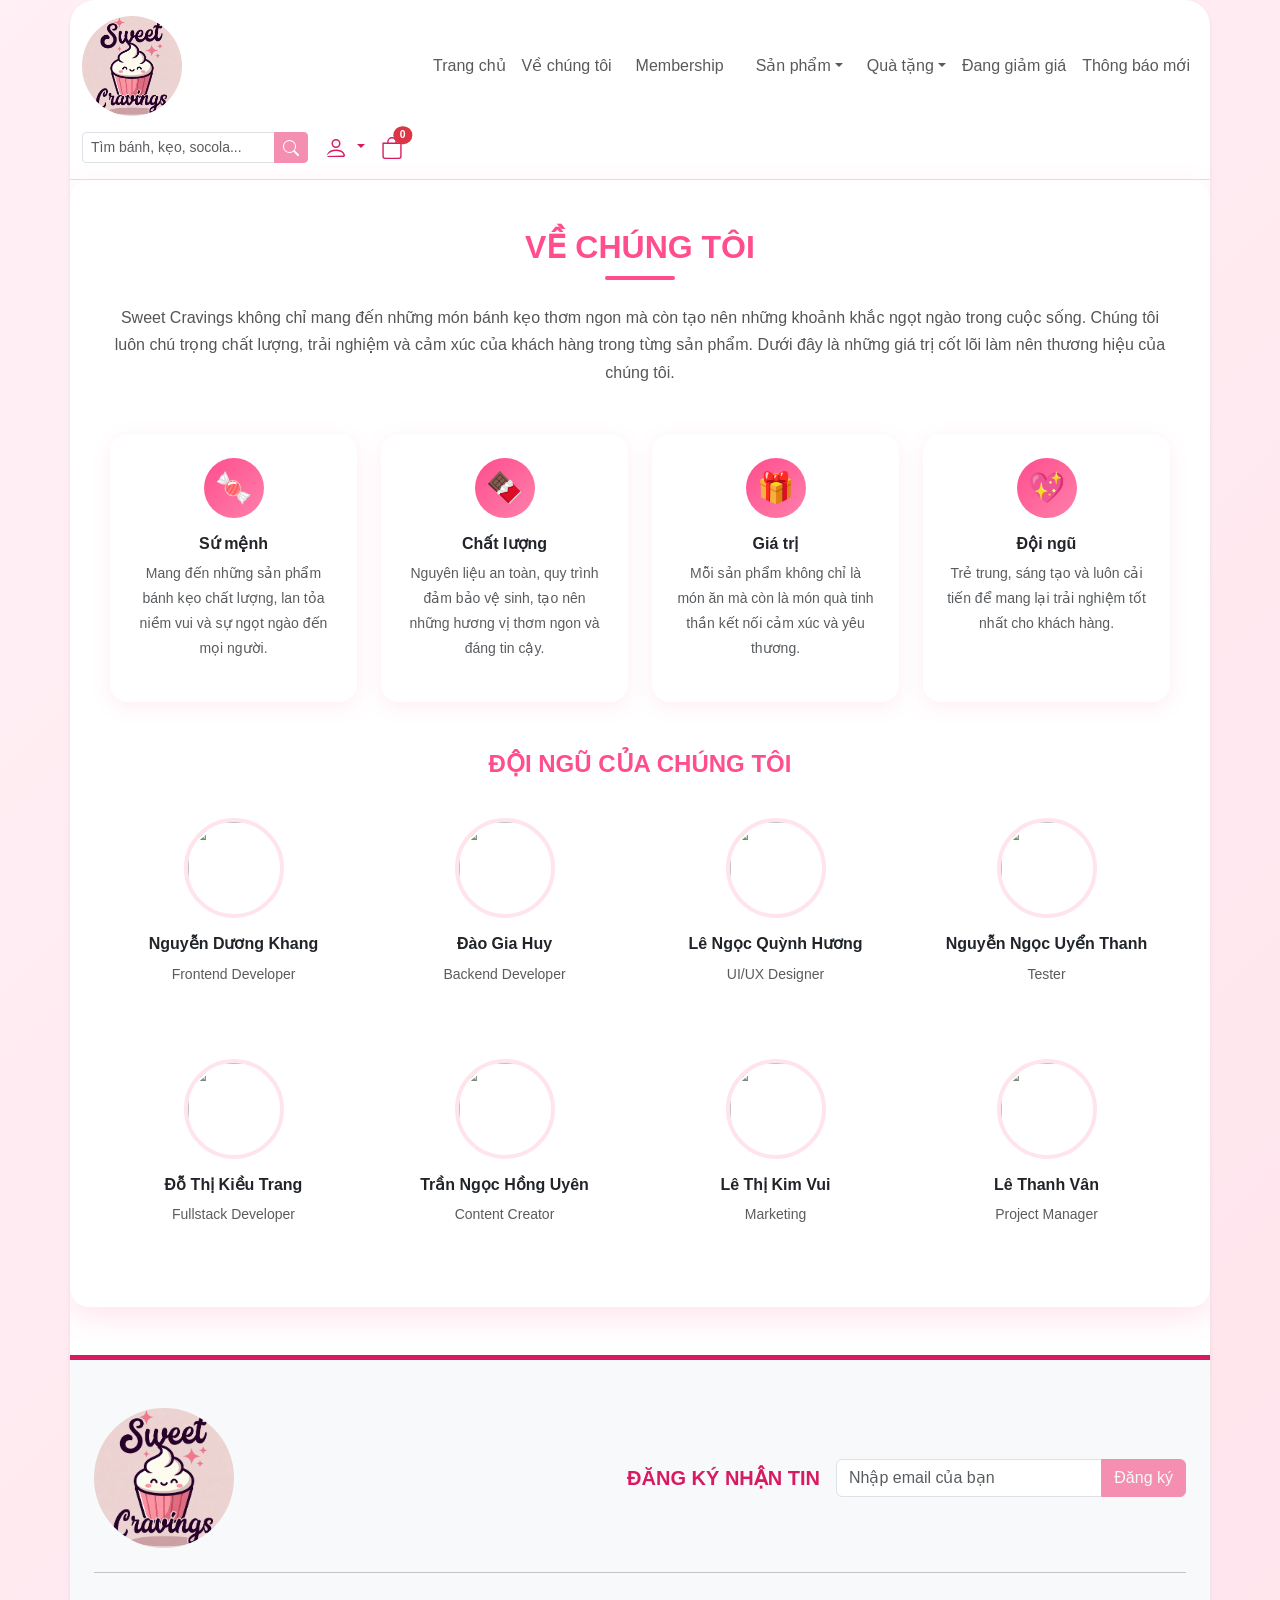
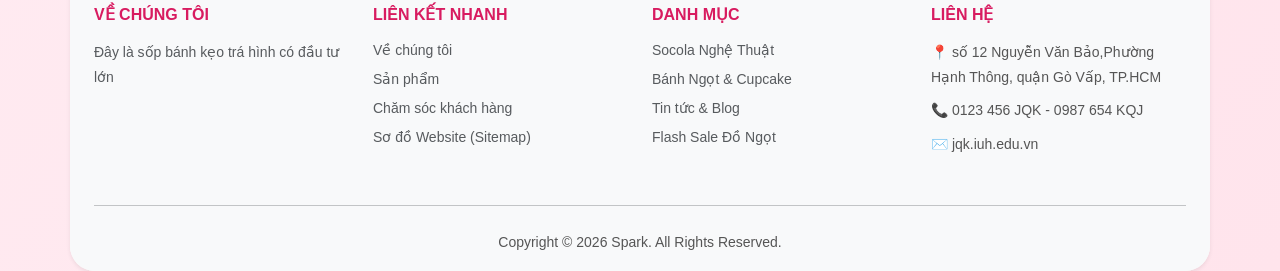
==== html/about.html @ 26131e32 "Ve anh em tui tao" ====
<!doctype html>
<html lang="vn">
  <head>
    <meta charset="UTF-8" />
    <meta name="viewport" content="width=device-width, initial-scale=1.0" />
    <title>Thế Giới Đồ Ngọt Sweet Cravings</title>
    <link href="../css/bootstrap.min.css" rel="stylesheet" />
    <link href="../css/style.css" rel="stylesheet" />
    <script src="../js/bootstrap.bundle.min.js"></script>
  </head>

  <body class="bg-light about-page">
    <div class="container shadow-sm bg-white p-0">

      <header class="py-3 border-bottom">
        <div
          class="container d-flex align-items-center justify-content-between gap-3 flex-wrap"
        >
          <div class="logo">
            <img
              src="../assets/img/logo.jpg"
              alt="Logo"
              class="img-fluid rounded-circle"
              width="100"
            />
          </div>

          <nav class="navbar navbar-expand-lg p-0">
            <button
              class="navbar-toggler"
              type="button"
              data-bs-toggle="collapse"
              data-bs-target="#navbarNavDropdown"
            >
              <span class="navbar-toggler-icon"></span>
            </button>

            <div class="collapse navbar-collapse" id="navbarNavDropdown">
              <ul class="navbar-nav me-auto mb-2 mb-lg-0 fw-medium">
                <li class="nav-item">
                  <a class="nav-link px-2" href="index.html">Trang chủ</a>
                </li>
                <li class="nav-item">
                  <a class="nav-link px-2" href="about.html">Về chúng tôi</a>
                </li>
                <li class="nav-item">
                  <a class="nav-link px-3" href="members-ship.html"
                    >Membership</a
                  >
                </li>
                <li class="nav-item dropdown">
                  <a
                    class="nav-link dropdown-toggle px-3"
                    href="#"
                    data-bs-toggle="dropdown"
                    >Sản phẩm</a
                  >
                  <ul class="dropdown-menu shadow-sm border-0">
                    <li>
                      <a class="dropdown-item" href="products.html#socola"
                        >Socola các loại</a
                      >
                    </li>

                    <li>
                      <a class="dropdown-item" href="products.html#cake"
                        >Bánh ngọt & Capcake</a
                      >
                    </li>
                    <li>
                      <a class="dropdown-item" href="products.html#keo"
                        >Kẹo dẻo & Marshmallow</a
                      >
                    </li>
                  </ul>
                </li>
                <li class="nav-item dropdown">
                  <a
                    class="nav-link dropdown-toggle px-2"
                    href="#"
                    data-bs-toggle="dropdown"
                    >Quà tặng</a
                  >
                  <ul class="dropdown-menu shadow-sm border-0">
                    <li>
                      <a class="dropdown-item" href="products.html"
                        >Hộp quà Socola</a
                      >
                    </li>
                    <li>
                      <a class="dropdown-item" href="products.html"
                        >Giỏ quà Bánh kẹo</a
                      >
                    </li>
                  </ul>
                </li>

                <li class="nav-item">
                  <a class="nav-link px-2" href="index.html">Đang giảm giá</a>
                </li>
                <li class="nav-item">
                  <a class="nav-link px-2" href="news.html">Thông báo mới</a>
                </li>
              </ul>
            </div>
          </nav>

          <div class="d-flex align-items-center gap-3">
            <form id="searchForm" class="d-none d-md-block">
              <div class="input-group">
                <input
                  id="search-inp"
                  type="text"
                  class="form-control form-control-sm"
                  placeholder="Tìm bánh, kẹo, socola..."
                />
                <button class="btn btn-danger btn-sm" type="submit">
                  <svg
                    xmlns="http://www.w3.org/2000/svg"
                    width="16"
                    height="16"
                    fill="currentColor"
                    viewBox="0 0 16 16"
                  >
                    <path
                      d="M11.742 10.344a6.5 6.5 0 1 0-1.397 1.398h-.001q.044.06.098.115l3.85 3.85a1 1 0 0 0 1.415-1.414l-3.85-3.85a1 1 0 0 0-.115-.1zM12 6.5a5.5 5.5 0 1 1-11 0 5.5 5.5 0 0 1 11 0z"
                    />
                  </svg>
                </button>
              </div>
            </form>

            <div class="dropdown">
              <a
                class="text-danger dropdown-toggle text-decoration-none"
                href="#"
                data-bs-toggle="dropdown"
              >
                <svg
                  xmlns="http://www.w3.org/2000/svg"
                  width="24"
                  height="24"
                  fill="currentColor"
                  viewBox="0 0 16 16"
                >
                  <path
                    d="M8 8a3 3 0 1 0 0-6 3 3 0 0 0 0 6m2-3a2 2 0 1 1-4 0 2 2 0 0 1 4 0m4 8c0 1-1 1-1 1H3s-1 0-1-1 1-4 6-4 6 3 6 4m-1-.004c-.001-.246-.154-.986-.832-1.664C11.516 10.68 10.289 10 8 10s-3.516.68-4.832 1.664C2.154 12.333 2.001 13.078 2 13.324z"
                  />
                </svg>
              </a>
              <ul class="dropdown-menu dropdown-menu-end shadow-sm border-0">
                <li>
                  <a class="dropdown-item" href="login.html">Đăng nhập</a>
                </li>
                <li>
                  <a class="dropdown-item" href="register.html">Đăng ký</a>
                </li>
              </ul>
            </div>

            <!--  GIỎ HÀNG -->
            <a
              class="text-danger position-relative text-decoration-none"
              href="cart.html"
            >
              <svg
                xmlns="http://www.w3.org/2000/svg"
                width="22"
                height="22"
                fill="currentColor"
                viewBox="0 0 16 16"
              >
                <path
                  d="M8 1a2.5 2.5 0 0 1 2.5 2.5V4h-5v-.5A2.5 2.5 0 0 1 8 1m3.5 3v-.5a3.5 3.5 0 1 0-7 0V4H1v10a2 2 0 0 0 2 2h10a2 2 0 0 0 2-2V4zM2 5h12v9a1 1 0 0 1-1 1H3a1 1 0 0 1-1-1z"
                />
              </svg>
              <span
                id="cart-count"
                class="position-absolute top-0 start-100 translate-middle badge rounded-pill bg-danger"
                style="font-size: 0.65rem"
                >0</span
              >
            </a>
          </div>
        </div>
      </header>

      <!-- ===== ABOUT ===== -->
      <section class="container py-5 about-section">
        <h2 class="text-center fw-bold mb-4">
          VỀ CHÚNG TÔI
        </h2>

      <p class="text-center mb-5" style="color:#555; line-height:1.7;">
        Sweet Cravings không chỉ mang đến những món bánh kẹo thơm ngon mà còn tạo nên những khoảnh khắc ngọt ngào trong cuộc sống.
        Chúng tôi luôn chú trọng chất lượng, trải nghiệm và cảm xúc của khách hàng trong từng sản phẩm.
        Dưới đây là những giá trị cốt lõi làm nên thương hiệu của chúng tôi.
      </p>

      <div class="row g-4 mb-5">

        <div class="col-md-6 col-lg-3">
          <div class="about-box text-center p-4 h-100">
            <div class="about-icon mb-3">🍬</div>
                <h6 class="fw-bold mb-2">Sứ mệnh</h6>
                <p class="small text-muted">
                    Mang đến những sản phẩm bánh kẹo chất lượng, lan tỏa niềm vui và sự ngọt ngào đến mọi người.
                </p>
          </div>
        </div>

        <div class="col-md-6 col-lg-3">
          <div class="about-box text-center p-4 h-100">
            <div class="about-icon mb-3">🍫</div>
                <h6 class="fw-bold mb-2">Chất lượng</h6>
                <p class="small text-muted">
                    Nguyên liệu an toàn, quy trình đảm bảo vệ sinh, tạo nên những hương vị thơm ngon và đáng tin cậy.
                </p>
          </div>
        </div>

        <div class="col-md-6 col-lg-3">
          <div class="about-box text-center p-4 h-100">
            <div class="about-icon mb-3">🎁</div>
                <h6 class="fw-bold mb-2">Giá trị</h6>
                <p class="small text-muted">
                    Mỗi sản phẩm không chỉ là món ăn mà còn là món quà tinh thần kết nối cảm xúc và yêu thương.
                </p>
            </div>
        </div>

        <div class="col-md-6 col-lg-3">
          <div class="about-box text-center p-4 h-100">
            <div class="about-icon mb-3">💖</div>
                <h6 class="fw-bold mb-2">Đội ngũ</h6>
                <p class="small text-muted">
                    Trẻ trung, sáng tạo và luôn cải tiến để mang lại trải nghiệm tốt nhất cho khách hàng.
                </p>
          </div>
        </div>

      </div>

        <!-- TEAM -->
        <h4 class="text-center fw-bold mb-4">
          ĐỘI NGŨ CỦA CHÚNG TÔI
        </h4>

        <div class="row g-4">

          <!-- MEMBER -->
          <!-- copy 8 cái -->
          <div class="col-md-3 col-6">
            <div class="card text-center border-0 p-3 h-100 team-card">
              <img src="../assets/img/avatar.jpg" class="rounded-circle mx-auto mb-3" width="100" height="100" style="object-fit:cover;" />
              <h6 class="fw-bold">Nguyễn Dương Khang</h6>
              <p class="text-muted small">Frontend Developer</p>
            </div>
          </div>

          <div class="col-md-3 col-6">
            <div class="card text-center border-0 p-3 h-100 team-card">
              <img src="../assets/img/avatar.jpg" class="rounded-circle mx-auto mb-3" width="100" height="100" style="object-fit:cover;" />
              <h6 class="fw-bold">Đào Gia Huy</h6>
              <p class="text-muted small">Backend Developer</p>
            </div>
          </div>

          <div class="col-md-3 col-6">
           <div class="card text-center border-0 p-3 h-100 team-card">
              <img src="../assets/img/avatar.jpg" class="rounded-circle mx-auto mb-3" width="100" height="100" style="object-fit:cover;" />
              <h6 class="fw-bold">Lê Ngọc Quỳnh Hương</h6>
              <p class="text-muted small">UI/UX Designer</p>
            </div>
          </div>

          <div class="col-md-3 col-6">
            <div class="card text-center border-0 p-3 h-100 team-card">
              <img src="../assets/img/avatar.jpg" class="rounded-circle mx-auto mb-3" width="100" height="100" style="object-fit:cover;" />
              <h6 class="fw-bold">Nguyễn Ngọc Uyển Thanh</h6>
              <p class="text-muted small">Tester</p>
            </div>
          </div>

          <div class="col-md-3 col-6">
            <div class="card text-center border-0 p-3 h-100 team-card">
              <img src="../assets/img/avatar.jpg" class="rounded-circle mx-auto mb-3" width="100" height="100" style="object-fit:cover;" />
              <h6 class="fw-bold">Đỗ Thị Kiều Trang</h6>
              <p class="text-muted small">Fullstack Developer</p>
            </div>
          </div>

          <div class="col-md-3 col-6">
            <div class="card text-center border-0 p-3 h-100 team-card">
              <img src="../assets/img/avatar.jpg" class="rounded-circle mx-auto mb-3" width="100" height="100" style="object-fit:cover;" />
              <h6 class="fw-bold">Trần Ngọc Hồng Uyên</h6>
              <p class="text-muted small">Content Creator</p>
            </div>
          </div>

          <div class="col-md-3 col-6">
            <div class="card text-center border-0 p-3 h-100 team-card">
              <img src="../assets/img/avatar.jpg" class="rounded-circle mx-auto mb-3" width="100" height="100" style="object-fit:cover;" />
              <h6 class="fw-bold">Lê Thị Kim Vui</h6>
              <p class="text-muted small">Marketing</p>
            </div>
          </div>

          <div class="col-md-3 col-6">
            <div class="card text-center border-0 p-3 h-100 team-card">
              <img src="../assets/img/avatar.jpg" class="rounded-circle mx-auto mb-3" width="100" height="100" style="object-fit:cover;" />
              <h6 class="fw-bold">Lê Thanh Vân</h6>
              <p class="text-muted small">Project Manager</p>
            </div>
          </div>

        </div>
      </section>
      
      <footer
        class="mt-5 pt-5 pb-3 bg-light"
        style="border-top: solid 5px #d81b60"
      >
        <div class="container px-4">
          <div class="row align-items-center mb-4">
            <div class="col-md-4 text-center text-md-start mb-3 mb-md-0">
              <img
                src="../assets/img/logo.jpg"
                width="140"
                alt="Sweet Cravings Logo"
                class="rounded-circle"
              />
            </div>
            <div class="col-md-8">
              <div
                class="d-flex flex-column flex-md-row align-items-md-center justify-content-md-end gap-3"
              >
                <h5 class="m-0 fw-bold" style="color: #d81b60">
                  ĐĂNG KÝ NHẬN TIN
                </h5>
                <div class="input-group" style="max-width: 350px">
                  <input
                    type="email"
                    class="form-control"
                    placeholder="Nhập email của bạn"
                  />
                  <button class="btn btn-danger text-light">Đăng ký</button>
                </div>
              </div>
            </div>
          </div>

          <hr />

          <div class="row pt-3">
            <div class="col-md-3 mb-4">
              <h6 class="fw-bold mb-3" style="color: #d81b60">VỀ CHÚNG TÔI</h6>
              <p class="small text-muted">
                Đây là sốp bánh kẹo trá hình có đầu tư lớn
              </p>
            </div>

            <div class="col-md-3 mb-4">
              <h6 class="fw-bold mb-3" style="color: #d81b60">
                LIÊN KẾT NHANH
              </h6>
              <ul class="list-unstyled small custom-link-list">
                <li class="mb-2">
                  <a href="about.html" class="text-decoration-none text-muted"
                    >Về chúng tôi</a
                  >
                </li>
                <li class="mb-2">
                  <a
                    href="products.html"
                    class="text-decoration-none text-muted"
                    >Sản phẩm</a
                  >
                </li>
                <li class="mb-2">
                  <a
                    href="info-customer.html"
                    class="text-decoration-none text-muted"
                    >Chăm sóc khách hàng</a
                  >
                </li>
                <li class="mb-2">
                  <a href="sidemap.html" class="text-decoration-none text-muted"
                    >Sơ đồ Website (Sitemap)</a
                  >
                </li>
              </ul>
            </div>

            <div class="col-md-3 mb-4">
              <h6 class="fw-bold mb-3" style="color: #d81b60">DANH MỤC</h6>
              <ul class="list-unstyled small custom-link-list">
                <li class="mb-2">
                  <a
                    href="products.html"
                    class="text-decoration-none text-muted"
                    >Socola Nghệ Thuật</a
                  >
                </li>
                <li class="mb-2">
                  <a
                    href="products.html"
                    class="text-decoration-none text-muted"
                    >Bánh Ngọt & Cupcake</a
                  >
                </li>
                <li class="mb-2">
                  <a href="news.html" class="text-decoration-none text-muted"
                    >Tin tức & Blog</a
                  >
                </li>
                <li class="mb-2">
                  <a
                    href="products.html"
                    class="text-decoration-none text-muted"
                    >Flash Sale Đồ Ngọt</a
                  >
                </li>
              </ul>
            </div>

            <div class="col-md-3 mb-4 small text-muted">
              <h6 class="fw-bold mb-3" style="color: #d81b60">LIÊN HỆ</h6>
              <p class="mb-2">
                📍 số 12 Nguyễn Văn Bảo,Phường Hạnh Thông, quận Gò Vấp, TP.HCM
              </p>
              <p class="mb-2">📞 0123 456 JQK - 0987 654 KQJ</p>
              <p class="mb-2">✉️ jqk.iuh.edu.vn</p>
            </div>
          </div>

          <hr />

          <div class="text-center small text-muted pt-2">
            <p class="mb-0">Copyright © 2026 Spark. All Rights Reserved.</p>
          </div>
        </div>
      </footer>

    </div>
  </body>
</html>
---- css/style.css ----
/* ================================================================== */
/* INDEX */
/* INDEX NÀY DÙNG CHUNG CHO NHỮNG TRANG LIÊN QUAN */
body {
  font-family: "Roboto", sans-serif;
}

.navbar-nav .nav-link {
  transition: color 0.3s ease;
}

.navbar-nav .nav-link:hover {
  color: #d81b60 !important;
}

.feature-box {
  transition:
    transform 0.3s ease,
    box-shadow 0.3s ease;
  cursor: default;
}

.feature-box:hover {
  transform: translateY(-5px);
  box-shadow: 0 0.5rem 1rem rgba(0, 0, 0, 0.15) !important;
  border-color: #d81b60 !important;
}

.custom-link-list a:hover {
  color: #d81b60 !important;
  text-decoration: underline !important;
}

.btn-danger {
  background-color: #f48fb1;
  border-color: #f48fb1;
}

.btn-danger:hover {
  background-color: #d81b60;
  border-color: #d81b60;
  color: white;
}

header .text-danger {
  color: #d81b60 !important;
  transition: color 0.3s ease;
}

header .text-danger:hover {
  color: #d81b60 !important;
}

.dropdown-menu {
  animation: fadeIn 0.3s ease;
}

@keyframes fadeIn {
  from {
    opacity: 0;
    transform: translateY(10px);
  }
  to {
    opacity: 1;
    transform: translateY(0);
  }
}
/* =========================================================================== */
/* MEMBERSHIP */
.membership-hero {
  background: linear-gradient(135deg, #fff0f6, #ffe3ec);
  border-radius: 20px;
}

.membership-title {
  color: #d81b60;
}

.membership-subtitle {
  color: #6c757d;
}

.benefit-card,
.tier-card,
.form-box,
.member-card-demo,
.faq-box {
  border-radius: 18px;
  border: 1px solid #f3d3df;
  box-shadow: 0 4px 16px rgba(0, 0, 0, 0.06);
}

.benefit-icon,
.tier-icon {
  font-size: 2rem;
}

.tier-card.active {
  border: 2px solid #d81b60;
  /* transform: translateY(-4px); */
}

.tier-badge {
  background-color: #d81b60;
  color: white;
  font-size: 12px;
  border-radius: 999px;
  padding: 6px 12px;
}

.btn-sweet {
  background-color: #d81b60;
  color: white;
  border: none;
}

.btn-sweet:hover {
  background-color: #c2185b;
  color: white;
}

.text-sweet {
  color: #d81b60;
}

.member-card-demo {
  background: linear-gradient(135deg, #d81b60, #f06292);
  color: white;
  min-height: 220px;
}

.member-chip {
  width: 48px;
  height: 36px;
  background: linear-gradient(135deg, #f8d7a4, #d4a373);
  border-radius: 8px;
}

.perk-list li {
  margin-bottom: 10px;
}

.faq-box .accordion-button:not(.collapsed) {
  background-color: #fff0f6;
  color: #d81b60;
  box-shadow: none;
}

.faq-box .accordion-button:focus {
  box-shadow: none;
  /* border-color: #f3d3df; */
}
/* =========================================================================== */
/* PRODUCTS */
#title_product{
  font-family: Cambria, Cochin, Georgia, Times, 'Times New Roman', serif;
  font-weight: bolder;
  color: #c2185b;
  background-color: #f3d3df;
}
section .card_sp{
  margin-bottom: 5px;
}
section .hinh_sp{
  overflow: hidden;
  border-radius: 10px;
  transition: all 0.4s ease;
}
section .hinh_sp:hover{
  transform: translateY(-10px);
  outline: 2px solid #c2185b;
  outline-offset: 10px;
}
section .hinh_sp img{
  width: 100%;
  height: 200px;
  object-fit: cover;
  transition: transform 0.4s ease;
}
section .hinh_sp:hover img{
  transform: scale(1.08);
}
section .khung_card{
  background-color: #f3d3df;
}
section .khung_card h5{
  min-height: 80px;
}
section .khung_card .dat{
  width: 100%;
  height: 35px;
  margin-top: 8px;
  color: #f3d3df;
  border-radius: 5px;
  background : linear-gradient(to right, #c60d4a,#e13b7d, #c60d4a);
}
section .khung_card .them{
  width: 100%;
  height: 35px;
  margin-top: 8px;
  color: #efc8d6;
  border-radius: 5px;
  background : linear-gradient(to right, #c60d4a,#e13b7d, #c60d4a);
}
section .khung_card .them:hover{
  color: yellow;
  background : linear-gradient(to right, #ec4289,#e177a3, #ec4289);
}
section .khung_card .dat:hover{
  color: yellow;
  background : linear-gradient(to right, #cb0530,#df4b7a, #cb0530);
}
/* ================= ABOUT PAGE ONLY ================= */
.about-page {
  background: linear-gradient(135deg, #fff0f5, #ffe4ec);
}

/* box chính */
.about-page .container.shadow-sm {
  border-radius: 25px;
  overflow: hidden;
}

/* section */
.about-page .about-section {
  background: rgba(255,255,255,0.9);
  backdrop-filter: blur(8px);
  border-radius: 20px;
  padding: 40px;
  box-shadow: 0 10px 30px rgba(255, 77, 141, 0.15);
}

/* title */
.about-page h2 {
  color: #ff4d8d;
  font-size: 32px;
  position: relative;
}

.about-page h2::after {
  content: "";
  width: 70px;
  height: 4px;
  background: #ff4d8d;
  display: block;
  margin: 10px auto;
  border-radius: 10px;
}

/* text */
.about-page p {
  line-height: 1.8;
  color: #555;
}

/* team */
.about-page h4 {
  color: #ff4d8d;
  margin-top: 40px;
}

/* card */
.about-page .team-card {
  border-radius: 18px;
  transition: 0.3s;
  background: white;
  position: relative;
  overflow: hidden;
}

.about-page .team-card:hover {
  transform: translateY(-8px);
  box-shadow: 0 15px 30px rgba(255, 77, 141, 0.25);
}

.about-page .team-card::before {
  content: "";
  position: absolute;
  width: 100%;
  height: 100%;
  background: linear-gradient(120deg, transparent, rgba(255,77,141,0.15), transparent);
  opacity: 0;
  transition: 0.3s;
}

.about-page .team-card:hover::before {
  opacity: 1;
}

/* avatar */
.about-page .team-card img {
  border: 4px solid #ffe4ec;
  transition: 0.3s;
}

.about-page .team-card:hover img {
  border-color: #ff4d8d;
  transform: scale(1.05);
}
/* ===== ABOUT BOX ===== */
.about-page .about-box {
  background: white;
  border-radius: 18px;
  transition: 0.3s;
  box-shadow: 0 5px 20px rgba(255, 77, 141, 0.1);
  position: relative;
  overflow: hidden;
}

.about-page .about-box:hover {
  transform: translateY(-8px);
  box-shadow: 0 15px 30px rgba(255, 77, 141, 0.25);
}

/* icon */
.about-page .about-icon {
  font-size: 30px;
  background: linear-gradient(135deg, #ff4d8d, #ff80ab);
  color: white;
  width: 60px;
  height: 60px;
  line-height: 60px;
  margin: auto;
  border-radius: 50%;
}
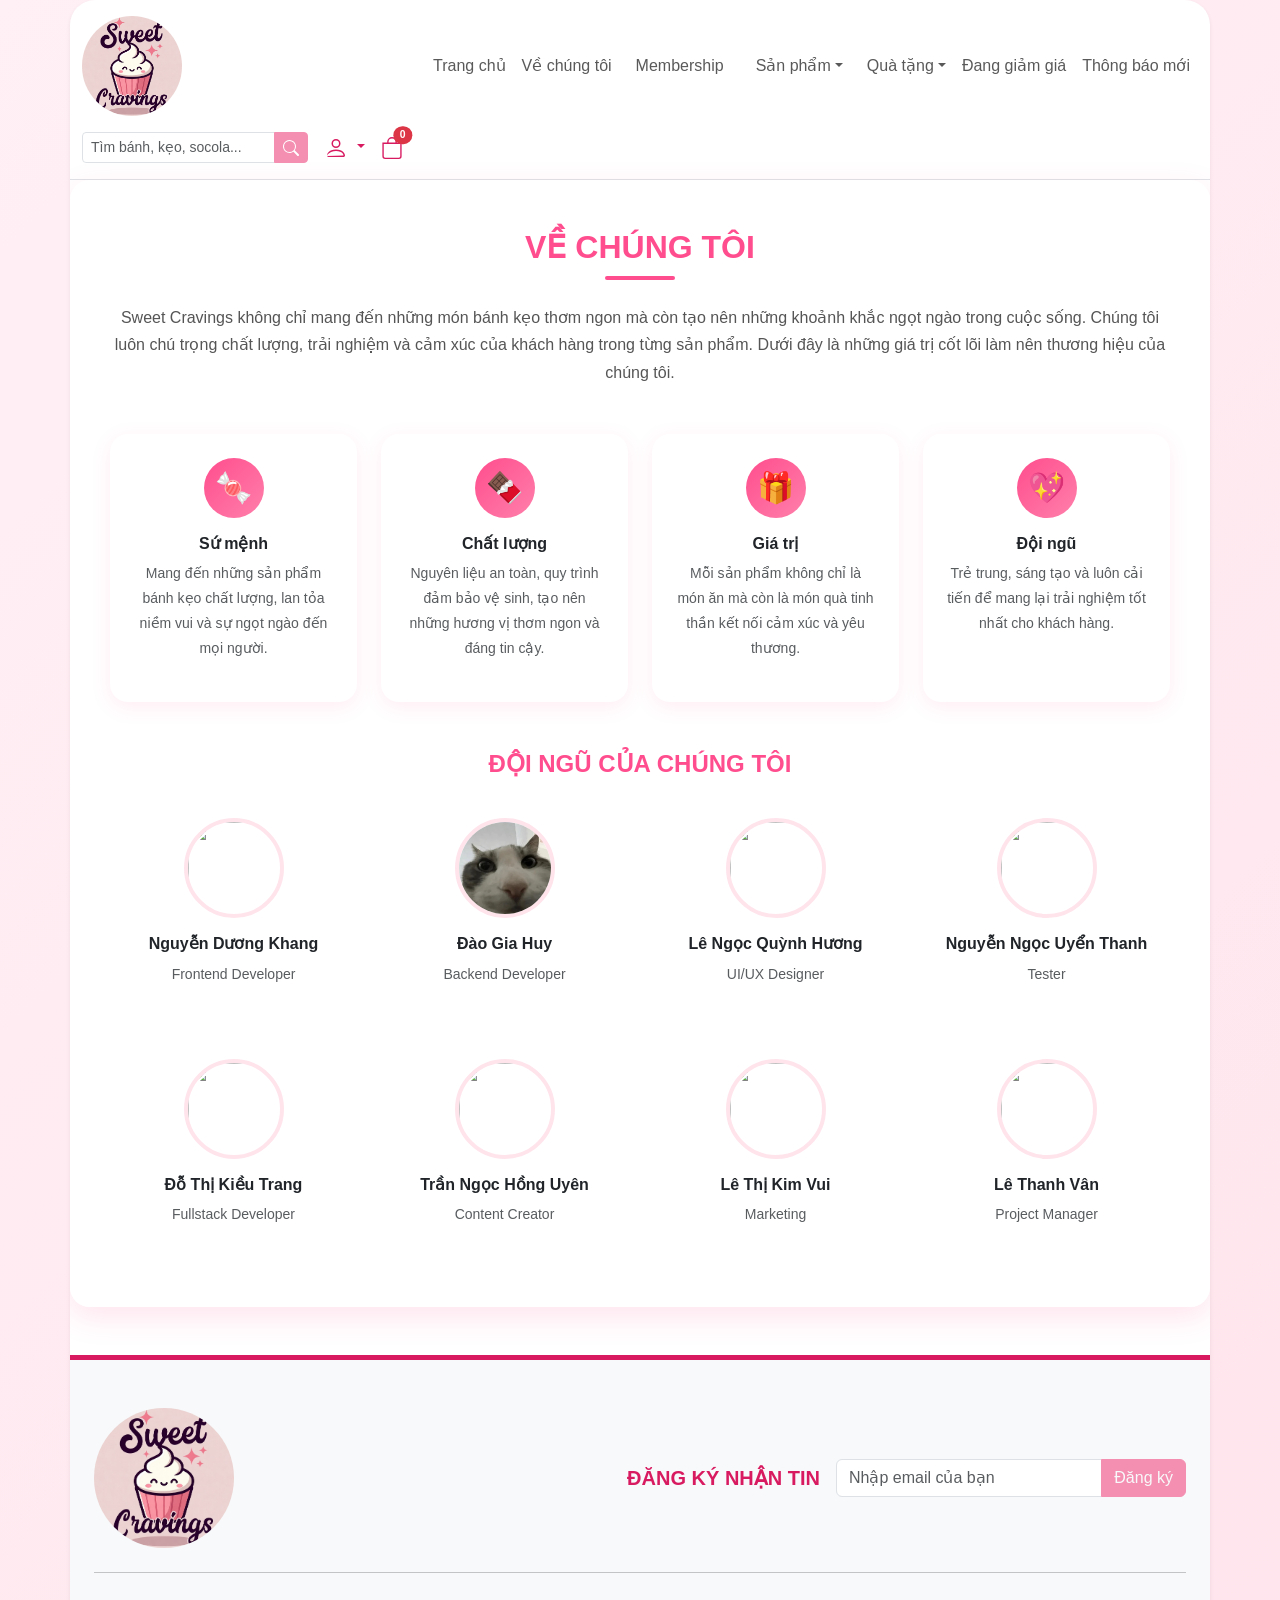
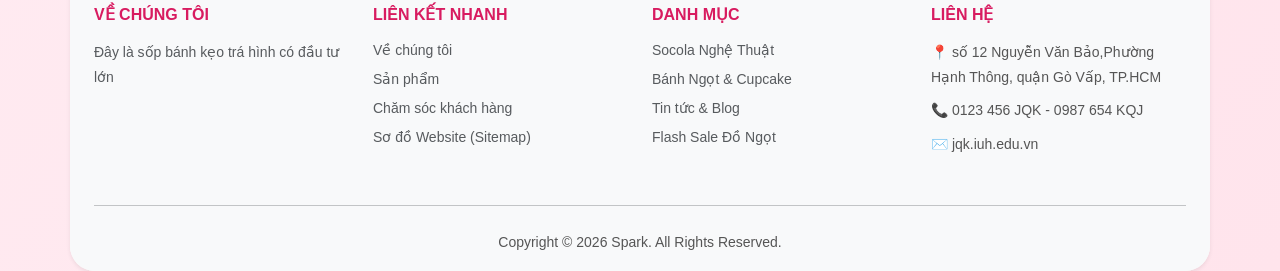
==== commit 2d98ad4c: "tách các file js để tái sửa dụng và chỉnh sửa một số lỗi" ====
--- a/html/about.html
+++ b/html/about.html
@@ -11,7 +11,6 @@
 
   <body class="bg-light about-page">
     <div class="container shadow-sm bg-white p-0">
-
       <header class="py-3 border-bottom">
         <div
           class="container d-flex align-items-center justify-content-between gap-3 flex-wrap"
@@ -187,72 +186,76 @@
 
       <!-- ===== ABOUT ===== -->
       <section class="container py-5 about-section">
-        <h2 class="text-center fw-bold mb-4">
-          VỀ CHÚNG TÔI
-        </h2>
-
-      <p class="text-center mb-5" style="color:#555; line-height:1.7;">
-        Sweet Cravings không chỉ mang đến những món bánh kẹo thơm ngon mà còn tạo nên những khoảnh khắc ngọt ngào trong cuộc sống.
-        Chúng tôi luôn chú trọng chất lượng, trải nghiệm và cảm xúc của khách hàng trong từng sản phẩm.
-        Dưới đây là những giá trị cốt lõi làm nên thương hiệu của chúng tôi.
-      </p>
-
-      <div class="row g-4 mb-5">
-
-        <div class="col-md-6 col-lg-3">
-          <div class="about-box text-center p-4 h-100">
-            <div class="about-icon mb-3">🍬</div>
-                <h6 class="fw-bold mb-2">Sứ mệnh</h6>
-                <p class="small text-muted">
-                    Mang đến những sản phẩm bánh kẹo chất lượng, lan tỏa niềm vui và sự ngọt ngào đến mọi người.
-                </p>
+        <h2 class="text-center fw-bold mb-4">VỀ CHÚNG TÔI</h2>
+
+        <p class="text-center mb-5" style="color: #555; line-height: 1.7">
+          Sweet Cravings không chỉ mang đến những món bánh kẹo thơm ngon mà còn
+          tạo nên những khoảnh khắc ngọt ngào trong cuộc sống. Chúng tôi luôn
+          chú trọng chất lượng, trải nghiệm và cảm xúc của khách hàng trong từng
+          sản phẩm. Dưới đây là những giá trị cốt lõi làm nên thương hiệu của
+          chúng tôi.
+        </p>
+
+        <div class="row g-4 mb-5">
+          <div class="col-md-6 col-lg-3">
+            <div class="about-box text-center p-4 h-100">
+              <div class="about-icon mb-3">🍬</div>
+              <h6 class="fw-bold mb-2">Sứ mệnh</h6>
+              <p class="small text-muted">
+                Mang đến những sản phẩm bánh kẹo chất lượng, lan tỏa niềm vui và
+                sự ngọt ngào đến mọi người.
+              </p>
+            </div>
+          </div>
+
+          <div class="col-md-6 col-lg-3">
+            <div class="about-box text-center p-4 h-100">
+              <div class="about-icon mb-3">🍫</div>
+              <h6 class="fw-bold mb-2">Chất lượng</h6>
+              <p class="small text-muted">
+                Nguyên liệu an toàn, quy trình đảm bảo vệ sinh, tạo nên những
+                hương vị thơm ngon và đáng tin cậy.
+              </p>
+            </div>
+          </div>
+
+          <div class="col-md-6 col-lg-3">
+            <div class="about-box text-center p-4 h-100">
+              <div class="about-icon mb-3">🎁</div>
+              <h6 class="fw-bold mb-2">Giá trị</h6>
+              <p class="small text-muted">
+                Mỗi sản phẩm không chỉ là món ăn mà còn là món quà tinh thần kết
+                nối cảm xúc và yêu thương.
+              </p>
+            </div>
+          </div>
+
+          <div class="col-md-6 col-lg-3">
+            <div class="about-box text-center p-4 h-100">
+              <div class="about-icon mb-3">💖</div>
+              <h6 class="fw-bold mb-2">Đội ngũ</h6>
+              <p class="small text-muted">
+                Trẻ trung, sáng tạo và luôn cải tiến để mang lại trải nghiệm tốt
+                nhất cho khách hàng.
+              </p>
+            </div>
           </div>
         </div>
 
-        <div class="col-md-6 col-lg-3">
-          <div class="about-box text-center p-4 h-100">
-            <div class="about-icon mb-3">🍫</div>
-                <h6 class="fw-bold mb-2">Chất lượng</h6>
-                <p class="small text-muted">
-                    Nguyên liệu an toàn, quy trình đảm bảo vệ sinh, tạo nên những hương vị thơm ngon và đáng tin cậy.
-                </p>
-          </div>
-        </div>
-
-        <div class="col-md-6 col-lg-3">
-          <div class="about-box text-center p-4 h-100">
-            <div class="about-icon mb-3">🎁</div>
-                <h6 class="fw-bold mb-2">Giá trị</h6>
-                <p class="small text-muted">
-                    Mỗi sản phẩm không chỉ là món ăn mà còn là món quà tinh thần kết nối cảm xúc và yêu thương.
-                </p>
-            </div>
-        </div>
-
-        <div class="col-md-6 col-lg-3">
-          <div class="about-box text-center p-4 h-100">
-            <div class="about-icon mb-3">💖</div>
-                <h6 class="fw-bold mb-2">Đội ngũ</h6>
-                <p class="small text-muted">
-                    Trẻ trung, sáng tạo và luôn cải tiến để mang lại trải nghiệm tốt nhất cho khách hàng.
-                </p>
-          </div>
-        </div>
-
-      </div>
-
         <!-- TEAM -->
-        <h4 class="text-center fw-bold mb-4">
-          ĐỘI NGŨ CỦA CHÚNG TÔI
-        </h4>
+        <h4 class="text-center fw-bold mb-4">ĐỘI NGŨ CỦA CHÚNG TÔI</h4>
 
         <div class="row g-4">
-
           <!-- MEMBER -->
-          <!-- copy 8 cái -->
-          <div class="col-md-3 col-6">
-            <div class="card text-center border-0 p-3 h-100 team-card">
-              <img src="../assets/img/avatar.jpg" class="rounded-circle mx-auto mb-3" width="100" height="100" style="object-fit:cover;" />
+          <div class="col-md-3 col-6">
+            <div class="card text-center border-0 p-3 h-100 team-card">
+              <img
+                src="../assets/img/avatar.jpg"
+                class="rounded-circle mx-auto mb-3"
+                width="100"
+                height="100"
+                style="object-fit: cover"
+              />
               <h6 class="fw-bold">Nguyễn Dương Khang</h6>
               <p class="text-muted small">Frontend Developer</p>
             </div>
@@ -260,15 +263,27 @@
 
           <div class="col-md-3 col-6">
             <div class="card text-center border-0 p-3 h-100 team-card">
-              <img src="../assets/img/avatar.jpg" class="rounded-circle mx-auto mb-3" width="100" height="100" style="object-fit:cover;" />
+              <img
+                src="../assets/img/catbkla.png.webp"
+                class="rounded-circle mx-auto mb-3"
+                width="100"
+                height="100"
+                style="object-fit: cover"
+              />
               <h6 class="fw-bold">Đào Gia Huy</h6>
               <p class="text-muted small">Backend Developer</p>
             </div>
           </div>
 
           <div class="col-md-3 col-6">
-           <div class="card text-center border-0 p-3 h-100 team-card">
-              <img src="../assets/img/avatar.jpg" class="rounded-circle mx-auto mb-3" width="100" height="100" style="object-fit:cover;" />
+            <div class="card text-center border-0 p-3 h-100 team-card">
+              <img
+                src="../assets/img/avatar.jpg"
+                class="rounded-circle mx-auto mb-3"
+                width="100"
+                height="100"
+                style="object-fit: cover"
+              />
               <h6 class="fw-bold">Lê Ngọc Quỳnh Hương</h6>
               <p class="text-muted small">UI/UX Designer</p>
             </div>
@@ -276,7 +291,13 @@
 
           <div class="col-md-3 col-6">
             <div class="card text-center border-0 p-3 h-100 team-card">
-              <img src="../assets/img/avatar.jpg" class="rounded-circle mx-auto mb-3" width="100" height="100" style="object-fit:cover;" />
+              <img
+                src="../assets/img/avatar.jpg"
+                class="rounded-circle mx-auto mb-3"
+                width="100"
+                height="100"
+                style="object-fit: cover"
+              />
               <h6 class="fw-bold">Nguyễn Ngọc Uyển Thanh</h6>
               <p class="text-muted small">Tester</p>
             </div>
@@ -284,7 +305,13 @@
 
           <div class="col-md-3 col-6">
             <div class="card text-center border-0 p-3 h-100 team-card">
-              <img src="../assets/img/avatar.jpg" class="rounded-circle mx-auto mb-3" width="100" height="100" style="object-fit:cover;" />
+              <img
+                src="../assets/img/avatar.jpg"
+                class="rounded-circle mx-auto mb-3"
+                width="100"
+                height="100"
+                style="object-fit: cover"
+              />
               <h6 class="fw-bold">Đỗ Thị Kiều Trang</h6>
               <p class="text-muted small">Fullstack Developer</p>
             </div>
@@ -292,7 +319,13 @@
 
           <div class="col-md-3 col-6">
             <div class="card text-center border-0 p-3 h-100 team-card">
-              <img src="../assets/img/avatar.jpg" class="rounded-circle mx-auto mb-3" width="100" height="100" style="object-fit:cover;" />
+              <img
+                src="../assets/img/avatar.jpg"
+                class="rounded-circle mx-auto mb-3"
+                width="100"
+                height="100"
+                style="object-fit: cover"
+              />
               <h6 class="fw-bold">Trần Ngọc Hồng Uyên</h6>
               <p class="text-muted small">Content Creator</p>
             </div>
@@ -300,7 +333,13 @@
 
           <div class="col-md-3 col-6">
             <div class="card text-center border-0 p-3 h-100 team-card">
-              <img src="../assets/img/avatar.jpg" class="rounded-circle mx-auto mb-3" width="100" height="100" style="object-fit:cover;" />
+              <img
+                src="../assets/img/avatar.jpg"
+                class="rounded-circle mx-auto mb-3"
+                width="100"
+                height="100"
+                style="object-fit: cover"
+              />
               <h6 class="fw-bold">Lê Thị Kim Vui</h6>
               <p class="text-muted small">Marketing</p>
             </div>
@@ -308,15 +347,20 @@
 
           <div class="col-md-3 col-6">
             <div class="card text-center border-0 p-3 h-100 team-card">
-              <img src="../assets/img/avatar.jpg" class="rounded-circle mx-auto mb-3" width="100" height="100" style="object-fit:cover;" />
+              <img
+                src="../assets/img/avatar.jpg"
+                class="rounded-circle mx-auto mb-3"
+                width="100"
+                height="100"
+                style="object-fit: cover"
+              />
               <h6 class="fw-bold">Lê Thanh Vân</h6>
               <p class="text-muted small">Project Manager</p>
             </div>
           </div>
-
         </div>
       </section>
-      
+
       <footer
         class="mt-5 pt-5 pb-3 bg-light"
         style="border-top: solid 5px #d81b60"
@@ -385,7 +429,7 @@
                   >
                 </li>
                 <li class="mb-2">
-                  <a href="sidemap.html" class="text-decoration-none text-muted"
+                  <a href="sitemap.html" class="text-decoration-none text-muted"
                     >Sơ đồ Website (Sitemap)</a
                   >
                 </li>
@@ -441,7 +485,7 @@
           </div>
         </div>
       </footer>
-
     </div>
+    <script src="../js/main.js"></script>
   </body>
-</html>+</html>
--- a/css/style.css
+++ b/css/style.css
@@ -152,63 +152,63 @@
 }
 /* =========================================================================== */
 /* PRODUCTS */
-#title_product{
-  font-family: Cambria, Cochin, Georgia, Times, 'Times New Roman', serif;
+#title_product {
+  font-family: Cambria, Cochin, Georgia, Times, "Times New Roman", serif;
   font-weight: bolder;
   color: #c2185b;
   background-color: #f3d3df;
 }
-section .card_sp{
+section .card_sp {
   margin-bottom: 5px;
 }
-section .hinh_sp{
+section .hinh_sp {
   overflow: hidden;
   border-radius: 10px;
   transition: all 0.4s ease;
 }
-section .hinh_sp:hover{
+section .hinh_sp:hover {
   transform: translateY(-10px);
   outline: 2px solid #c2185b;
   outline-offset: 10px;
 }
-section .hinh_sp img{
+section .hinh_sp img {
   width: 100%;
   height: 200px;
   object-fit: cover;
   transition: transform 0.4s ease;
 }
-section .hinh_sp:hover img{
+section .hinh_sp:hover img {
   transform: scale(1.08);
 }
-section .khung_card{
+section .khung_card {
   background-color: #f3d3df;
 }
-section .khung_card h5{
+section .khung_card h5 {
   min-height: 80px;
 }
-section .khung_card .dat{
+section .khung_card .dat {
   width: 100%;
   height: 35px;
   margin-top: 8px;
   color: #f3d3df;
   border-radius: 5px;
-  background : linear-gradient(to right, #c60d4a,#e13b7d, #c60d4a);
-}
-section .khung_card .them{
+  background: linear-gradient(to right, #c60d4a, #e13b7d, #c60d4a);
+}
+section .khung_card .them {
   width: 100%;
   height: 35px;
   margin-top: 8px;
   color: #efc8d6;
   border-radius: 5px;
-  background : linear-gradient(to right, #c60d4a,#e13b7d, #c60d4a);
-}
-section .khung_card .them:hover{
+  background: linear-gradient(to right, #c60d4a, #e13b7d, #c60d4a);
+}
+section .khung_card .them:hover {
   color: yellow;
-  background : linear-gradient(to right, #ec4289,#e177a3, #ec4289);
-}
-section .khung_card .dat:hover{
+  background: linear-gradient(to right, #ec4289, #e177a3, #ec4289);
+}
+section .khung_card .dat:hover {
   color: yellow;
-  background : linear-gradient(to right, #cb0530,#df4b7a, #cb0530);
+  background: linear-gradient(to right, #cb0530, #df4b7a, #cb0530);
 }
 /* ================= ABOUT PAGE ONLY ================= */
 .about-page {
@@ -223,7 +223,7 @@
 
 /* section */
 .about-page .about-section {
-  background: rgba(255,255,255,0.9);
+  background: rgba(255, 255, 255, 0.9);
   backdrop-filter: blur(8px);
   border-radius: 20px;
   padding: 40px;
@@ -278,7 +278,12 @@
   position: absolute;
   width: 100%;
   height: 100%;
-  background: linear-gradient(120deg, transparent, rgba(255,77,141,0.15), transparent);
+  background: linear-gradient(
+    120deg,
+    transparent,
+    rgba(255, 77, 141, 0.15),
+    transparent
+  );
   opacity: 0;
   transition: 0.3s;
 }
@@ -322,4 +327,7 @@
   line-height: 60px;
   margin: auto;
   border-radius: 50%;
-}+}
+.card:hover .hover-overlay {
+  opacity: 1 !important;
+}
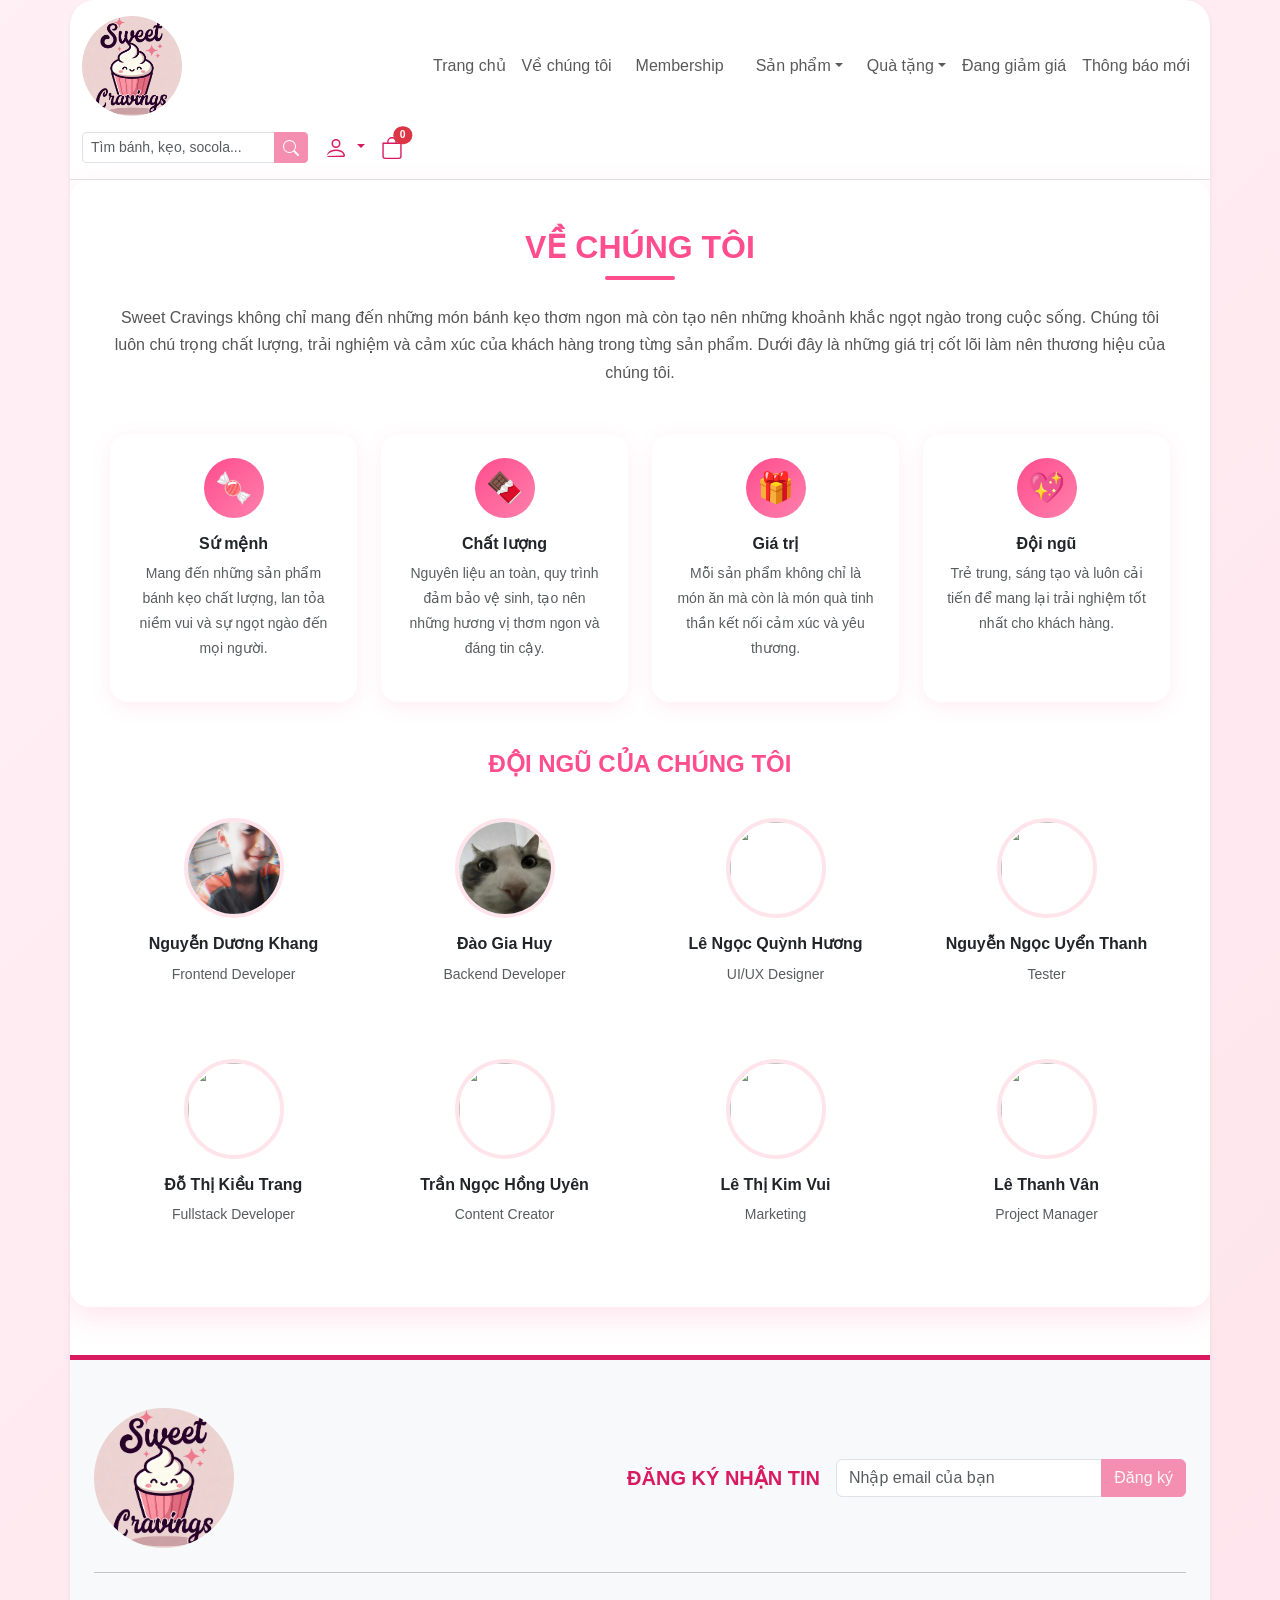
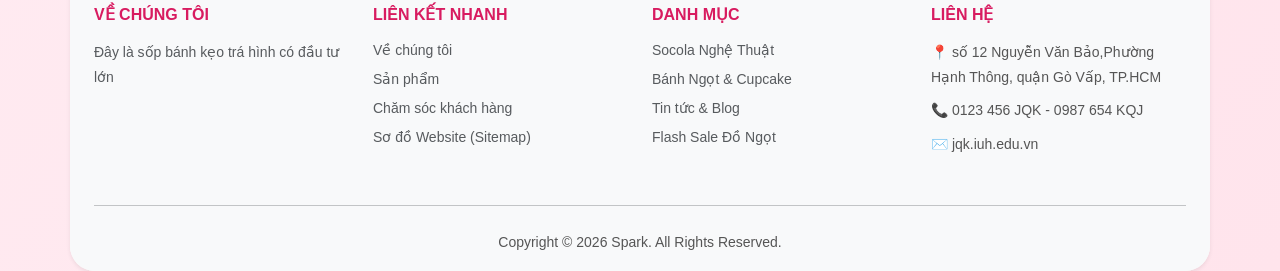
==== commit 77ba4a13: "Trum ne" ====
--- a/html/about.html
+++ b/html/about.html
@@ -250,7 +250,7 @@
           <div class="col-md-3 col-6">
             <div class="card text-center border-0 p-3 h-100 team-card">
               <img
-                src="../assets/img/avatar.jpg"
+                src="../assets/img/trumne.jpg"
                 class="rounded-circle mx-auto mb-3"
                 width="100"
                 height="100"
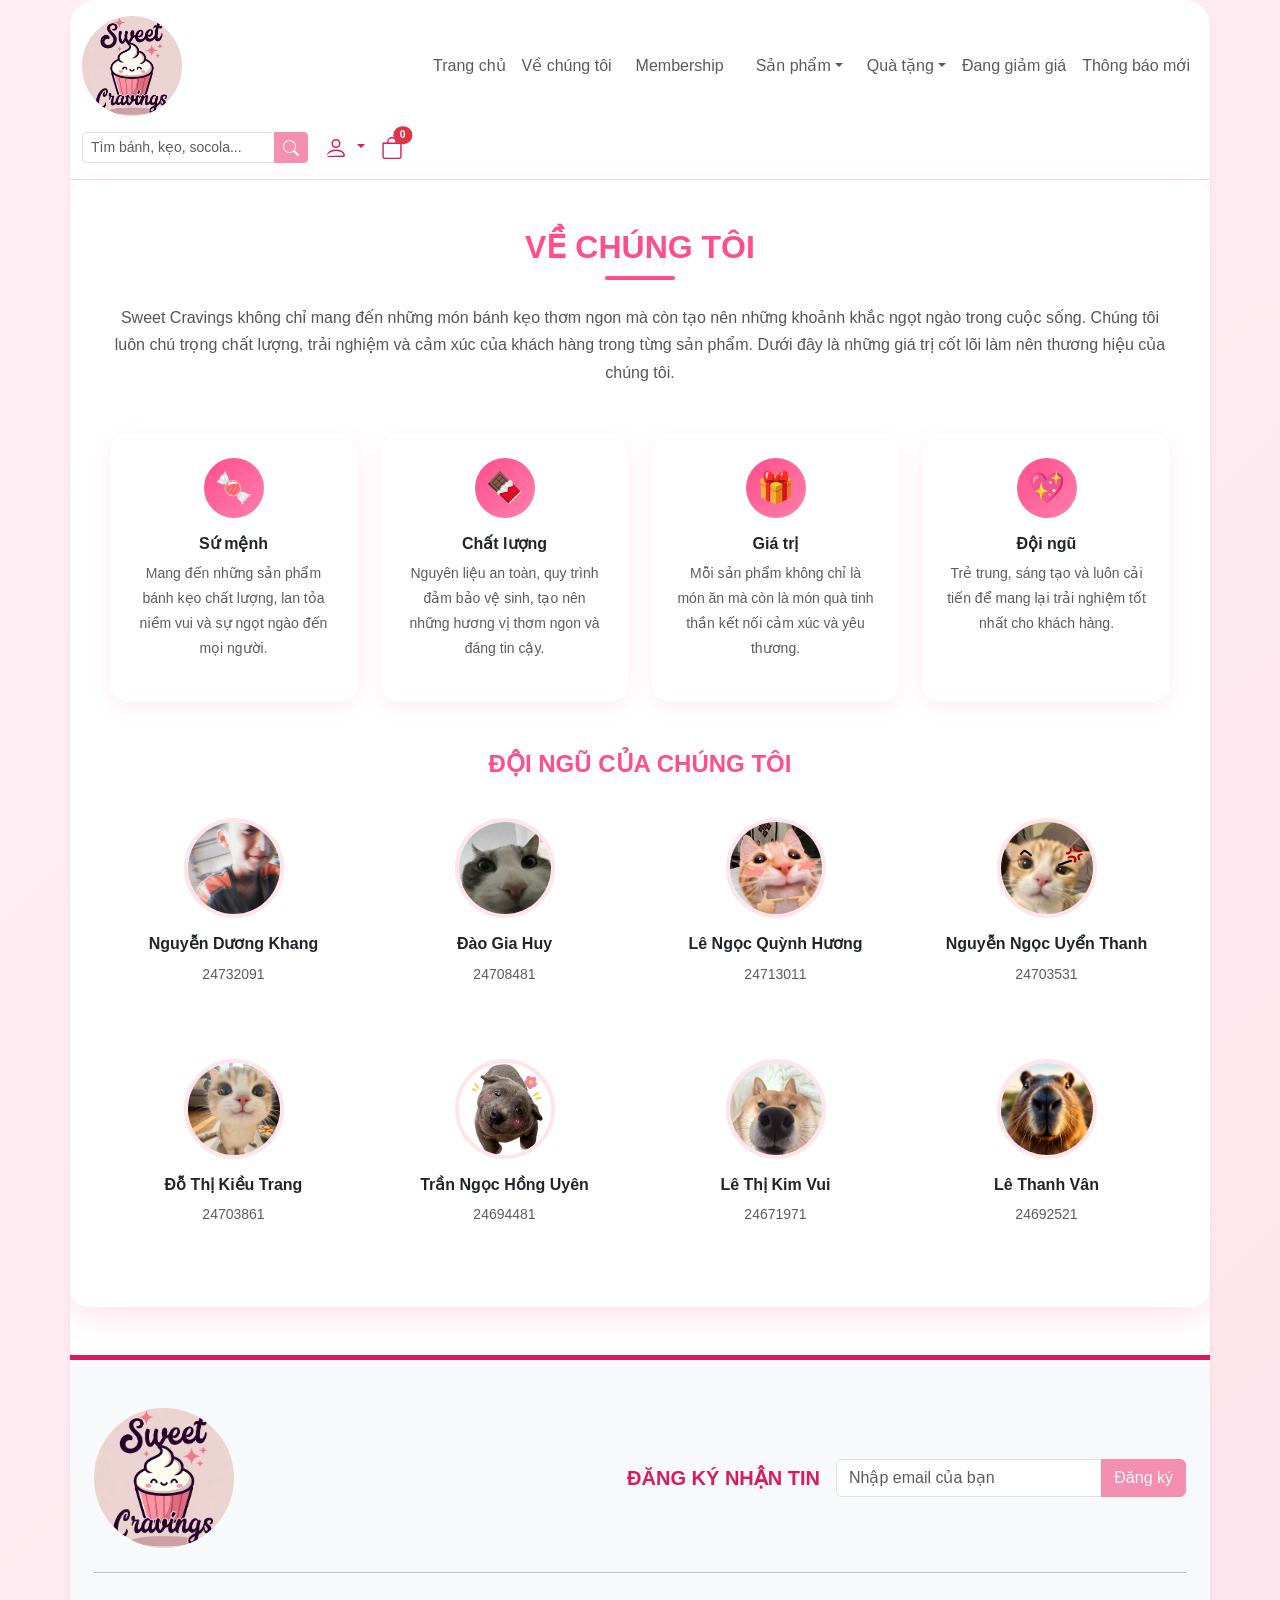
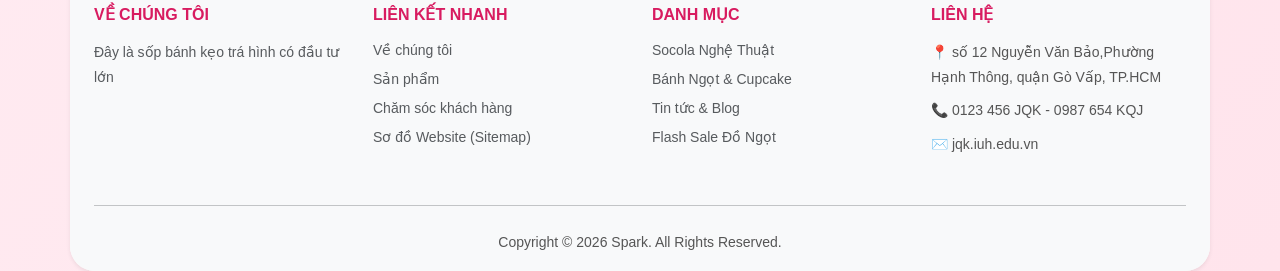
==== commit 3471c807: "sửa giỏ quà và sản phẩm ok" ====
--- a/html/about.html
+++ b/html/about.html
@@ -63,7 +63,7 @@
 
                     <li>
                       <a class="dropdown-item" href="products.html#cake"
-                        >Bánh ngọt & Capcake</a
+                        >Bánh ngọt & Cupcake</a
                       >
                     </li>
                     <li>
@@ -82,12 +82,12 @@
                   >
                   <ul class="dropdown-menu shadow-sm border-0">
                     <li>
-                      <a class="dropdown-item" href="products.html"
+                      <a class="dropdown-item" href="products.html#hopsocola"
                         >Hộp quà Socola</a
                       >
                     </li>
                     <li>
-                      <a class="dropdown-item" href="products.html"
+                      <a class="dropdown-item" href="products.html#hopbk"
                         >Giỏ quà Bánh kẹo</a
                       >
                     </li>
@@ -250,112 +250,112 @@
           <div class="col-md-3 col-6">
             <div class="card text-center border-0 p-3 h-100 team-card">
               <img
-                src="../assets/img/trumne.jpg"
+                src="../assets/img/avatar/trumne.jpg"
                 class="rounded-circle mx-auto mb-3"
                 width="100"
                 height="100"
                 style="object-fit: cover"
               />
               <h6 class="fw-bold">Nguyễn Dương Khang</h6>
-              <p class="text-muted small">Frontend Developer</p>
-            </div>
-          </div>
-
-          <div class="col-md-3 col-6">
-            <div class="card text-center border-0 p-3 h-100 team-card">
-              <img
-                src="../assets/img/catbkla.png.webp"
+              <p class="text-muted small">24732091</p>
+            </div>
+          </div>
+
+          <div class="col-md-3 col-6">
+            <div class="card text-center border-0 p-3 h-100 team-card">
+              <img
+                src="../assets/img/avatar/catbkla.png.webp"
                 class="rounded-circle mx-auto mb-3"
                 width="100"
                 height="100"
                 style="object-fit: cover"
               />
               <h6 class="fw-bold">Đào Gia Huy</h6>
-              <p class="text-muted small">Backend Developer</p>
-            </div>
-          </div>
-
-          <div class="col-md-3 col-6">
-            <div class="card text-center border-0 p-3 h-100 team-card">
-              <img
-                src="../assets/img/avatar.jpg"
+              <p class="text-muted small">24708481</p>
+            </div>
+          </div>
+
+          <div class="col-md-3 col-6">
+            <div class="card text-center border-0 p-3 h-100 team-card">
+              <img
+                src="../assets/img/avatar/eto.jpg"
                 class="rounded-circle mx-auto mb-3"
                 width="100"
                 height="100"
                 style="object-fit: cover"
               />
               <h6 class="fw-bold">Lê Ngọc Quỳnh Hương</h6>
-              <p class="text-muted small">UI/UX Designer</p>
-            </div>
-          </div>
-
-          <div class="col-md-3 col-6">
-            <div class="card text-center border-0 p-3 h-100 team-card">
-              <img
-                src="../assets/img/avatar.jpg"
+              <p class="text-muted small">24713011</p>
+            </div>
+          </div>
+
+          <div class="col-md-3 col-6">
+            <div class="card text-center border-0 p-3 h-100 team-card">
+              <img
+                src="../assets/img/avatar/tuk.jpg"
                 class="rounded-circle mx-auto mb-3"
                 width="100"
                 height="100"
                 style="object-fit: cover"
               />
               <h6 class="fw-bold">Nguyễn Ngọc Uyển Thanh</h6>
-              <p class="text-muted small">Tester</p>
-            </div>
-          </div>
-
-          <div class="col-md-3 col-6">
-            <div class="card text-center border-0 p-3 h-100 team-card">
-              <img
-                src="../assets/img/avatar.jpg"
+              <p class="text-muted small">24703531</p>
+            </div>
+          </div>
+
+          <div class="col-md-3 col-6">
+            <div class="card text-center border-0 p-3 h-100 team-card">
+              <img
+                src="../assets/img/avatar/catcat.jpg"
                 class="rounded-circle mx-auto mb-3"
                 width="100"
                 height="100"
                 style="object-fit: cover"
               />
               <h6 class="fw-bold">Đỗ Thị Kiều Trang</h6>
-              <p class="text-muted small">Fullstack Developer</p>
-            </div>
-          </div>
-
-          <div class="col-md-3 col-6">
-            <div class="card text-center border-0 p-3 h-100 team-card">
-              <img
-                src="../assets/img/avatar.jpg"
+              <p class="text-muted small">24703861</p>
+            </div>
+          </div>
+
+          <div class="col-md-3 col-6">
+            <div class="card text-center border-0 p-3 h-100 team-card">
+              <img
+                src="../assets/img/avatar/dui.jpg"
                 class="rounded-circle mx-auto mb-3"
                 width="100"
                 height="100"
                 style="object-fit: cover"
               />
               <h6 class="fw-bold">Trần Ngọc Hồng Uyên</h6>
-              <p class="text-muted small">Content Creator</p>
-            </div>
-          </div>
-
-          <div class="col-md-3 col-6">
-            <div class="card text-center border-0 p-3 h-100 team-card">
-              <img
-                src="../assets/img/avatar.jpg"
+              <p class="text-muted small">24694481</p>
+            </div>
+          </div>
+
+          <div class="col-md-3 col-6">
+            <div class="card text-center border-0 p-3 h-100 team-card">
+              <img
+                src="../assets/img/avatar/meme-Shiba-36.jpg"
                 class="rounded-circle mx-auto mb-3"
                 width="100"
                 height="100"
                 style="object-fit: cover"
               />
               <h6 class="fw-bold">Lê Thị Kim Vui</h6>
-              <p class="text-muted small">Marketing</p>
-            </div>
-          </div>
-
-          <div class="col-md-3 col-6">
-            <div class="card text-center border-0 p-3 h-100 team-card">
-              <img
-                src="../assets/img/avatar.jpg"
+              <p class="text-muted small">24671971</p>
+            </div>
+          </div>
+
+          <div class="col-md-3 col-6">
+            <div class="card text-center border-0 p-3 h-100 team-card">
+              <img
+                src="../assets/img/avatar/capyyyyy.jpg"
                 class="rounded-circle mx-auto mb-3"
                 width="100"
                 height="100"
                 style="object-fit: cover"
               />
               <h6 class="fw-bold">Lê Thanh Vân</h6>
-              <p class="text-muted small">Project Manager</p>
+              <p class="text-muted small">24692521</p>
             </div>
           </div>
         </div>
--- a/css/style.css
+++ b/css/style.css
@@ -158,6 +158,12 @@
   color: #c2185b;
   background-color: #f3d3df;
 }
+#title_qua {
+  font-family: Cambria, Cochin, Georgia, Times, "Times New Roman", serif;
+  font-weight: bolder;
+  color: #f0d5df;
+  background-color: #c2185b;
+}
 section .card_sp {
   margin-bottom: 5px;
 }
@@ -181,7 +187,7 @@
   transform: scale(1.08);
 }
 section .khung_card {
-  background-color: #f3d3df;
+  background-color: #f5e5ef;
 }
 section .khung_card h5 {
   min-height: 80px;
